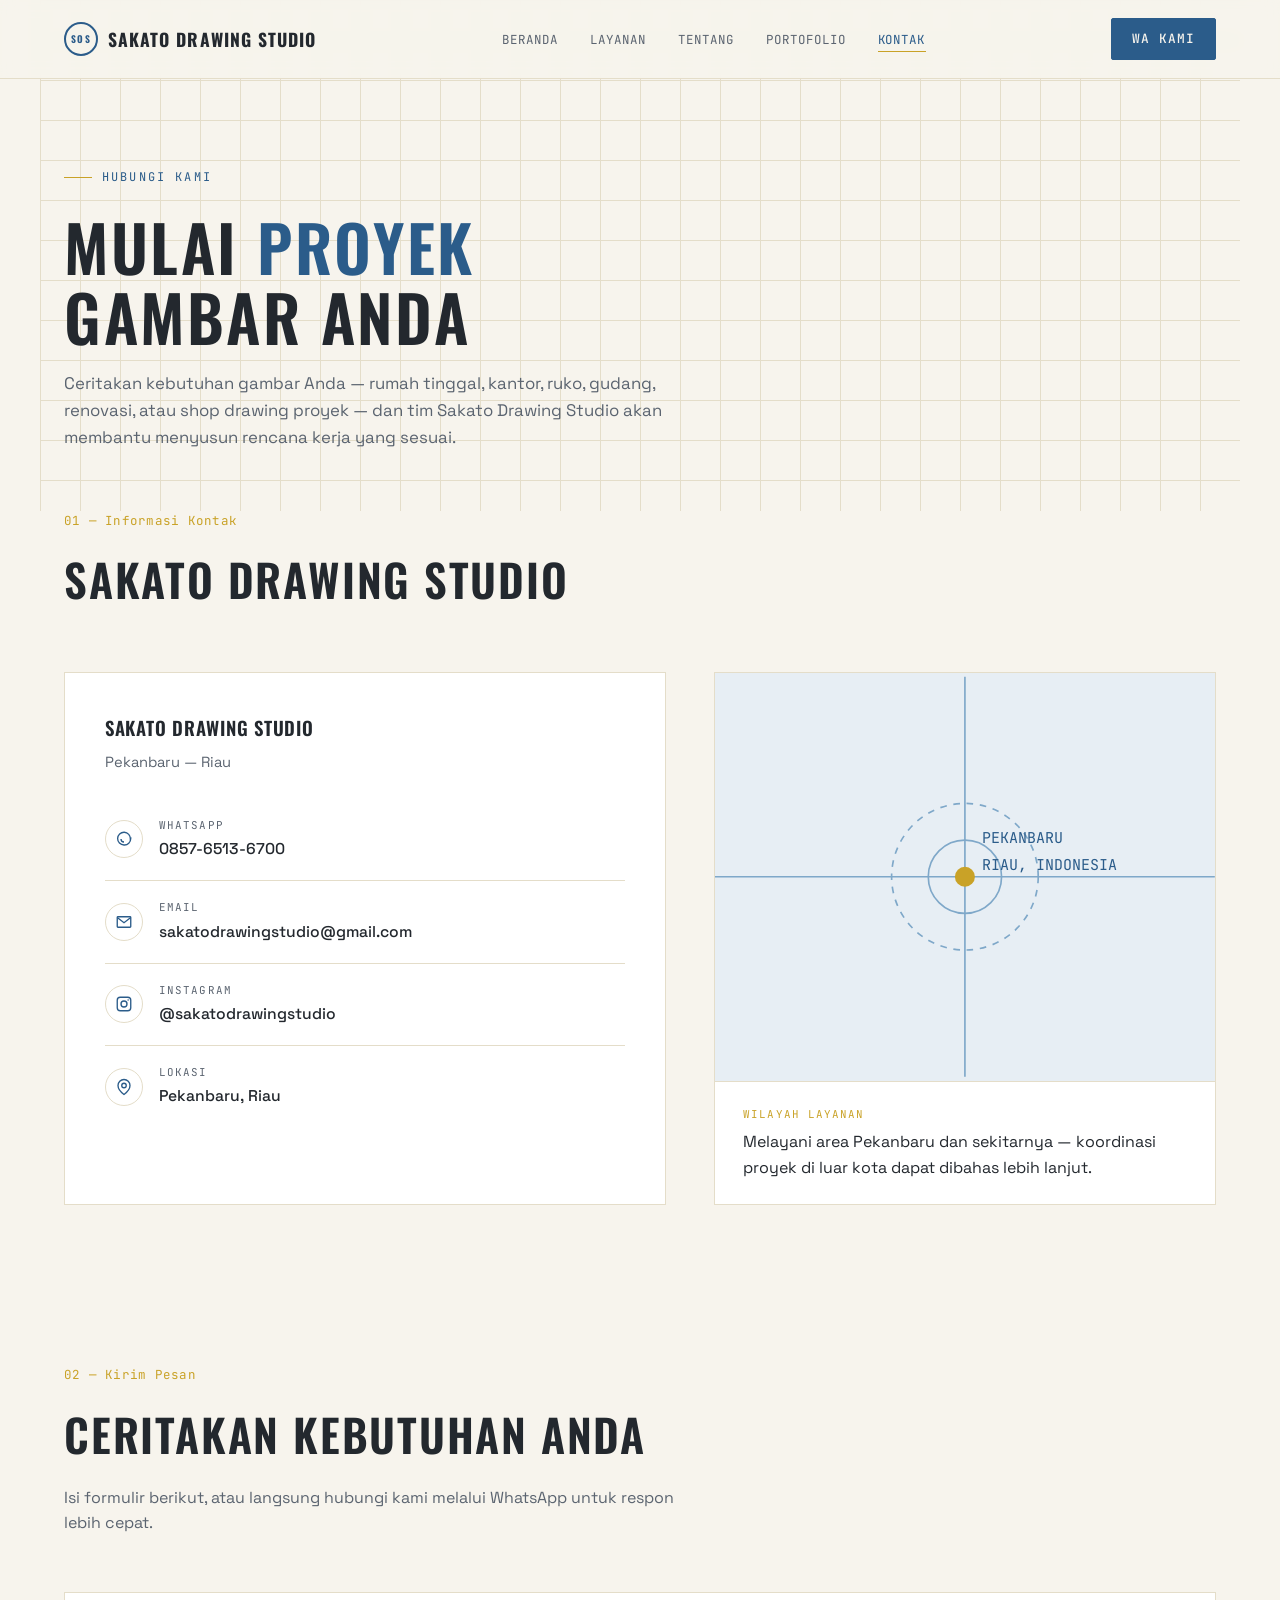
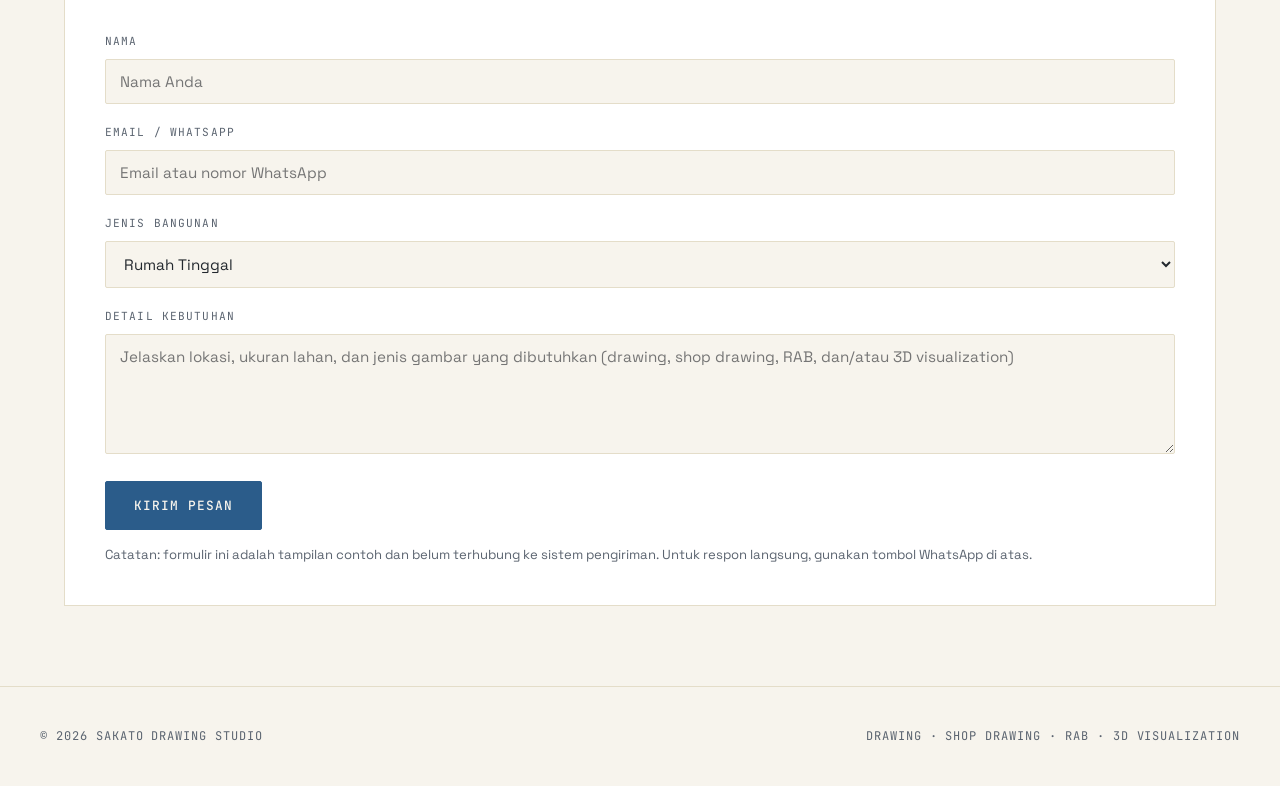
==== kontak.html @ 13a2aa0a "Add files via upload" ====
<!DOCTYPE html>
<html lang="id">
<head>
<meta charset="UTF-8">
<meta name="viewport" content="width=device-width, initial-scale=1.0">
<title>Kontak — Sakato Drawing Studio</title>
<link rel="preconnect" href="https://fonts.googleapis.com">
<link rel="preconnect" href="https://fonts.gstatic.com" crossorigin>
<link href="https://fonts.googleapis.com/css2?family=Oswald:wght@400;500;600;700&family=Space+Grotesk:wght@400;500;700&family=JetBrains+Mono:wght@400;500&display=swap" rel="stylesheet">
<link rel="stylesheet" href="style.css">
</head>
<body>

<header>
  <div class="nav-wrap">
    <div class="logo">
      <span class="logo-mark">SOS</span>
      Sakato Drawing Studio
    </div>
    <nav>
      <ul>
        <li><a href="index.html">Beranda</a></li>
        <li><a href="layanan.html">Layanan</a></li>
        <li><a href="tentang.html">Tentang</a></li>
        <li><a href="portofolio.html">Portofolio</a></li>
        <li><a href="kontak.html" class="active">Kontak</a></li>
      </ul>
    </nav>
    <a href="https://wa.me/6285765136700" class="btn btn-primary" style="padding:10px 20px;">WA Kami</a>
  </div>
</header>

<main>
  <section class="page-hero blueprint-bg">
    <div class="eyebrow">Hubungi Kami</div>
    <h1>Mulai <span>Proyek</span><br>Gambar Anda</h1>
    <p>Ceritakan kebutuhan gambar Anda — rumah tinggal, kantor, ruko, gudang, renovasi, atau shop drawing proyek — dan tim Sakato Drawing Studio akan membantu menyusun rencana kerja yang sesuai.</p>
  </section>

  <!-- INFO KONTAK + MAP -->
  <section class="reveal tight">
    <div class="section-head">
      <span class="section-num">01 — Informasi Kontak</span>
      <h2>Sakato Drawing Studio</h2>
    </div>
    <div class="contact-grid">
      <div class="contact-card">
        <h3 style="margin-bottom:8px;">Sakato Drawing Studio</h3>
        <p style="color:var(--ink-soft); font-size:0.92rem;">Pekanbaru — Riau</p>
        <ul class="contact-list">
          <li>
            <span class="icon">
              <svg width="18" height="18" viewBox="0 0 24 24" fill="none" stroke="currentColor" stroke-width="1.8"><path d="M21 11.5a8.38 8.38 0 0 1-9 8.5A8.5 8.5 0 1 1 20.5 12 8.38 8.38 0 0 1 21 11.5Z"/><path d="M8 12a4 4 0 0 0 4 4"/></svg>
            </span>
            <span>
              <span class="label">WhatsApp</span>
              <a class="value" href="https://wa.me/6285765136700">0857-6513-6700</a>
            </span>
          </li>
          <li>
            <span class="icon">
              <svg width="18" height="18" viewBox="0 0 24 24" fill="none" stroke="currentColor" stroke-width="1.8"><rect x="3" y="5" width="18" height="14" rx="1"/><path d="m3 6 9 7 9-7"/></svg>
            </span>
            <span>
              <span class="label">Email</span>
              <a class="value" href="mailto:sakatodrawingstudio@gmail.com">sakatodrawingstudio@gmail.com</a>
            </span>
          </li>
          <li>
            <span class="icon">
              <svg width="18" height="18" viewBox="0 0 24 24" fill="none" stroke="currentColor" stroke-width="1.8"><rect x="3" y="3" width="18" height="18" rx="4"/><circle cx="12" cy="12" r="4"/><circle cx="17.5" cy="6.5" r="1" fill="currentColor" stroke="none"/></svg>
            </span>
            <span>
              <span class="label">Instagram</span>
              <a class="value" href="https://instagram.com/sakatodrawingstudio" target="_blank" rel="noopener">@sakatodrawingstudio</a>
            </span>
          </li>
          <li>
            <span class="icon">
              <svg width="18" height="18" viewBox="0 0 24 24" fill="none" stroke="currentColor" stroke-width="1.8"><path d="M20 10c0 6-8 12-8 12s-8-6-8-12a8 8 0 1 1 16 0Z"/><circle cx="12" cy="10" r="3"/></svg>
            </span>
            <span>
              <span class="label">Lokasi</span>
              <span class="value">Pekanbaru, Riau</span>
            </span>
          </li>
        </ul>
      </div>
      <div class="map-card">
        <div class="map-visual blueprint-bg">
          <svg viewBox="0 0 300 240" xmlns="http://www.w3.org/2000/svg">
            <line class="dim-line" x1="0" y1="120" x2="300" y2="120" />
            <line class="dim-line" x1="150" y1="0" x2="150" y2="240" />
            <circle cx="150" cy="120" r="6" fill="var(--brass)" />
            <circle cx="150" cy="120" r="22" fill="none" stroke="var(--blue-light)" />
            <circle cx="150" cy="120" r="44" fill="none" stroke="var(--blue-light)" stroke-dasharray="4 4"/>
            <text class="dim-text" x="160" y="100">PEKANBARU</text>
            <text class="dim-text" x="160" y="116">RIAU, INDONESIA</text>
          </svg>
        </div>
        <div class="map-caption">
          <span class="label">Wilayah Layanan</span>
          Melayani area Pekanbaru dan sekitarnya — koordinasi proyek di luar kota dapat dibahas lebih lanjut.
        </div>
      </div>
    </div>
  </section>

  <!-- FORM -->
  <section class="reveal">
    <div class="section-head">
      <span class="section-num">02 — Kirim Pesan</span>
      <h2>Ceritakan Kebutuhan Anda</h2>
      <p>Isi formulir berikut, atau langsung hubungi kami melalui WhatsApp untuk respon lebih cepat.</p>
    </div>
    <div class="form-card">
      <form>
        <div class="form-group">
          <label for="nama">Nama</label>
          <input type="text" id="nama" name="nama" placeholder="Nama Anda" required>
        </div>
        <div class="form-group">
          <label for="kontak">Email / WhatsApp</label>
          <input type="text" id="kontak" name="kontak" placeholder="Email atau nomor WhatsApp" required>
        </div>
        <div class="form-group">
          <label for="jenis">Jenis Bangunan</label>
          <select id="jenis" name="jenis">
            <option>Rumah Tinggal</option>
            <option>Kantor</option>
            <option>Ruko</option>
            <option>Gudang</option>
            <option>Renovasi Bangunan</option>
            <option>Shop Drawing Proyek</option>
          </select>
        </div>
        <div class="form-group">
          <label for="pesan">Detail Kebutuhan</label>
          <textarea id="pesan" name="pesan" placeholder="Jelaskan lokasi, ukuran lahan, dan jenis gambar yang dibutuhkan (drawing, shop drawing, RAB, dan/atau 3D visualization)"></textarea>
        </div>
        <button type="submit" class="btn btn-primary">Kirim Pesan</button>
        <p class="form-note">Catatan: formulir ini adalah tampilan contoh dan belum terhubung ke sistem pengiriman. Untuk respon langsung, gunakan tombol WhatsApp di atas.</p>
      </form>
    </div>
  </section>
</main>

<footer>
  <div class="footer-inner">
    <span>© 2026 Sakato Drawing Studio</span>
    <span>Drawing · Shop Drawing · RAB · 3D Visualization</span>
  </div>
</footer>

<script>
  const reveals = document.querySelectorAll('.reveal');
  const obs = new IntersectionObserver((entries) => {
    entries.forEach(e => {
      if (e.isIntersecting) e.target.classList.add('visible');
    });
  }, {threshold: 0.12});
  reveals.forEach(r => obs.observe(r));
</script>

</body>
</html>
---- style.css ----
:root{
  --paper:#F7F4ED;
  --paper-line:#E4DDC9;
  --blue:#2B5C8A;
  --blue-light:#7FA8C9;
  --blue-pale:#E7EEF4;
  --brass:#C9A227;
  --ink:#23282E;
  --ink-soft:#5B6470;
  --white:#FFFFFF;
  --radius:2px;
}

*{margin:0;padding:0;box-sizing:border-box;}

html{scroll-behavior:smooth;}

body{
  font-family:'Space Grotesk', sans-serif;
  background:var(--paper);
  color:var(--ink);
  line-height:1.6;
  overflow-x:hidden;
}

.blueprint-bg{
  background-image:
    linear-gradient(var(--paper-line) 1px, transparent 1px),
    linear-gradient(90deg, var(--paper-line) 1px, transparent 1px);
  background-size:40px 40px;
}

h1,h2,h3,h4{
  font-family:'Oswald', sans-serif;
  text-transform:uppercase;
  letter-spacing:0.04em;
  font-weight:600;
  color:var(--ink);
}

.mono{
  font-family:'JetBrains Mono', monospace;
  letter-spacing:0.05em;
}

a{text-decoration:none;color:inherit;}

/* ===== HEADER ===== */
header{
  position:fixed;
  top:0;left:0;right:0;
  z-index:100;
  background:rgba(247,244,237,0.9);
  backdrop-filter:blur(8px);
  border-bottom:1px solid var(--paper-line);
}
.nav-wrap{
  max-width:1200px;
  margin:0 auto;
  padding:18px 24px;
  display:flex;
  align-items:center;
  justify-content:space-between;
}
.logo{
  display:flex;
  align-items:center;
  gap:10px;
  font-family:'Oswald', sans-serif;
  font-weight:700;
  font-size:1.1rem;
  letter-spacing:0.06em;
  text-transform:uppercase;
}
.logo-mark{
  width:34px;height:34px;
  border:2px solid var(--blue);
  border-radius:50%;
  display:flex;align-items:center;justify-content:center;
  font-family:'Oswald',sans-serif;
  font-size:0.6rem;
  font-weight:700;
  color:var(--blue);
  flex-shrink:0;
}
nav ul{
  display:flex;
  gap:32px;
  list-style:none;
}
nav a{
  font-family:'JetBrains Mono', monospace;
  font-size:0.78rem;
  text-transform:uppercase;
  letter-spacing:0.08em;
  color:var(--ink-soft);
  transition:color 0.2s;
  position:relative;
  padding-bottom:4px;
}
nav a:hover, nav a:focus-visible{color:var(--blue);}
nav a.active{color:var(--blue);}
nav a::after{
  content:'';
  position:absolute;
  left:0;bottom:0;
  width:0;height:1px;
  background:var(--brass);
  transition:width 0.25s;
}
nav a:hover::after, nav a.active::after{width:100%;}
@media (max-width:780px){
  nav{display:none;}
}

/* ===== PAGE HERO (sub-pages) ===== */
.page-hero{
  padding:160px 24px 60px;
  max-width:1200px;
  margin:0 auto;
}
.eyebrow{
  display:inline-flex;
  align-items:center;
  gap:10px;
  font-family:'JetBrains Mono', monospace;
  font-size:0.75rem;
  letter-spacing:0.18em;
  text-transform:uppercase;
  color:var(--blue);
  margin-bottom:24px;
}
.eyebrow::before{
  content:'';
  width:28px;height:1px;
  background:var(--brass);
}
.page-hero h1{
  font-size:clamp(2.4rem, 5.5vw, 4rem);
  line-height:1.1;
  margin-bottom:18px;
}
.page-hero h1 span{color:var(--blue);}
.page-hero p{
  color:var(--ink-soft);
  font-size:1.05rem;
  max-width:620px;
}

/* ===== HERO (homepage) ===== */
.hero{
  position:relative;
  padding:160px 24px 100px;
  max-width:1200px;
  margin:0 auto;
  display:grid;
  grid-template-columns:1.1fr 0.9fr;
  gap:60px;
  align-items:center;
}
@media (max-width:900px){
  .hero{grid-template-columns:1fr; padding-top:130px; gap:40px;}
}
.hero h1{
  font-size:clamp(2.6rem, 6vw, 4.6rem);
  line-height:1.05;
  margin-bottom:24px;
}
.hero h1 span{color:var(--blue);}
.hero-desc{
  font-size:1.05rem;
  color:var(--ink-soft);
  max-width:480px;
  margin-bottom:32px;
}

.scope-row{
  display:flex;
  flex-wrap:wrap;
  gap:10px;
  margin-bottom:36px;
}
.scope-chip{
  font-family:'JetBrains Mono', monospace;
  font-size:0.72rem;
  text-transform:uppercase;
  letter-spacing:0.06em;
  border:1px solid var(--paper-line);
  background:var(--white);
  padding:8px 14px;
  border-radius:var(--radius);
  color:var(--ink-soft);
}

.cta-row{display:flex; gap:16px; flex-wrap:wrap;}
.btn{
  font-family:'JetBrains Mono', monospace;
  font-size:0.8rem;
  text-transform:uppercase;
  letter-spacing:0.08em;
  padding:15px 28px;
  border-radius:var(--radius);
  transition:all 0.25s;
  display:inline-flex;
  align-items:center;
  gap:8px;
  border:1px solid transparent;
  cursor:pointer;
  background:none;
  font-weight:500;
}
.btn-primary{
  background:var(--blue);
  color:var(--paper);
  border:1px solid var(--blue);
}
.btn-primary:hover{
  background:var(--ink);
  border-color:var(--ink);
  transform:translateY(-2px);
}
.btn-ghost{
  background:transparent;
  color:var(--ink);
  border:1px solid var(--ink);
}
.btn-ghost:hover{
  border-color:var(--brass);
  color:var(--brass);
}

/* Hero visual: drawing sheet */
.sheet{
  position:relative;
  background:var(--white);
  border:1px solid var(--paper-line);
  box-shadow:0 30px 60px -30px rgba(43,92,138,0.25);
  aspect-ratio:4/5;
  padding:28px;
  transform:rotate(1.2deg);
}
.sheet::before{
  content:'';
  position:absolute;
  inset:14px;
  border:1px solid var(--blue-light);
}
.sheet-header{
  display:flex;
  justify-content:space-between;
  font-family:'JetBrains Mono', monospace;
  font-size:0.62rem;
  color:var(--blue);
  text-transform:uppercase;
  letter-spacing:0.08em;
  padding-bottom:14px;
  border-bottom:1px solid var(--paper-line);
  margin-bottom:18px;
}
.sheet-body{
  position:relative;
  height:calc(100% - 110px);
}
.sheet-house{
  width:100%;height:100%;
  display:block;
}
.dim-line{
  stroke:var(--blue-light);
  stroke-width:1;
}
.dim-text{
  font-family:'JetBrains Mono', monospace;
  font-size:9px;
  fill:var(--blue);
}
.draw-line{
  stroke:var(--ink);
  stroke-width:1.4;
  fill:none;
  stroke-dasharray:600;
  stroke-dashoffset:600;
  animation:draw 2.6s ease forwards 0.4s;
}
.draw-fill{
  fill:var(--blue-pale);
  opacity:0;
  animation:fadeIn 0.8s ease forwards 2.4s;
}
@keyframes draw{to{stroke-dashoffset:0;}}
@keyframes fadeIn{to{opacity:1;}}
.sheet-footer{
  display:flex;
  justify-content:space-between;
  align-items:center;
  font-family:'JetBrains Mono', monospace;
  font-size:0.62rem;
  color:var(--ink-soft);
  text-transform:uppercase;
  letter-spacing:0.06em;
  padding-top:14px;
  border-top:1px solid var(--paper-line);
  margin-top:14px;
}
.sheet-footer .brass{color:var(--brass); font-weight:700;}

@media (prefers-reduced-motion:reduce){
  .draw-line{animation:none; stroke-dashoffset:0;}
  .draw-fill{animation:none; opacity:1;}
}

/* ===== SECTION GENERIC ===== */
section{
  padding:80px 24px;
  max-width:1200px;
  margin:0 auto;
}
section.tight{padding-top:0;}
.section-head{
  display:flex;
  flex-direction:column;
  gap:14px;
  margin-bottom:56px;
  max-width:640px;
}
.section-num{
  font-family:'JetBrains Mono', monospace;
  font-size:0.78rem;
  color:var(--brass);
  letter-spacing:0.1em;
}
.section-head h2{
  font-size:clamp(1.9rem, 4vw, 2.8rem);
}
.section-head p{
  color:var(--ink-soft);
  font-size:1rem;
}

/* ===== SERVICES GRID ===== */
.services-grid{
  display:grid;
  grid-template-columns:repeat(auto-fit, minmax(240px,1fr));
  gap:1px;
  background:var(--paper-line);
  border:1px solid var(--paper-line);
}
.service-card{
  background:var(--white);
  padding:36px 28px;
  transition:background 0.25s;
  position:relative;
}
.service-card:hover{background:var(--blue-pale);}
.service-icon{
  width:48px;height:48px;
  margin-bottom:20px;
}
.service-icon svg{width:100%;height:100%;}
.service-card h3{
  font-size:1.05rem;
  margin-bottom:8px;
}
.service-card p{
  font-size:0.88rem;
  color:var(--ink-soft);
}
.service-tag{
  position:absolute;
  top:24px; right:24px;
  font-family:'JetBrains Mono', monospace;
  font-size:0.65rem;
  color:var(--paper-line);
  transition:color 0.25s;
}
.service-card:hover .service-tag{color:var(--blue-light);}

/* ===== DELIVERABLES ===== */
.deliverables{
  display:grid;
  grid-template-columns:repeat(auto-fit,minmax(220px,1fr));
  gap:24px;
}
.deliv-card{
  border:1px solid var(--paper-line);
  background:var(--white);
  padding:32px 24px;
  position:relative;
  overflow:hidden;
}
.deliv-card::before{
  content:attr(data-code);
  position:absolute;
  top:-18px; right:-10px;
  font-family:'Oswald',sans-serif;
  font-size:5rem;
  font-weight:700;
  color:var(--paper-line);
  line-height:1;
  z-index:0;
}
.deliv-card h3{
  position:relative;
  font-size:1.05rem;
  margin-bottom:10px;
  z-index:1;
}
.deliv-card p{
  position:relative;
  font-size:0.88rem;
  color:var(--ink-soft);
  z-index:1;
}

/* ===== ABOUT / SAKATO STORY ===== */
.about{
  background:var(--blue);
  color:var(--paper);
  border-radius:var(--radius);
  padding:80px 48px;
  position:relative;
  overflow:hidden;
}
.about::before{
  content:'';
  position:absolute;
  inset:0;
  background-image:
    linear-gradient(rgba(255,255,255,0.06) 1px, transparent 1px),
    linear-gradient(90deg, rgba(255,255,255,0.06) 1px, transparent 1px);
  background-size:40px 40px;
  pointer-events:none;
}
.about-inner{
  position:relative;
  display:grid;
  grid-template-columns:1fr 1fr;
  gap:48px;
  align-items:center;
}
@media (max-width:860px){
  .about{padding:56px 28px;}
  .about-inner{grid-template-columns:1fr;}
}
.about h2{color:var(--paper); margin-bottom:18px;}
.about p{color:rgba(247,244,237,0.85); font-size:0.98rem; margin-bottom:14px;}
.about-emblem{
  border:1px solid rgba(247,244,237,0.25);
  padding:32px;
  display:flex;
  flex-direction:column;
  gap:18px;
}
.tagline-item{
  font-family:'JetBrains Mono', monospace;
  font-size:0.85rem;
  line-height:1.7;
  color:var(--brass);
  border-left:2px solid var(--brass);
  padding-left:16px;
}

/* ===== STORY TIMELINE (about page) ===== */
.story-block{
  display:grid;
  grid-template-columns:120px 1fr;
  gap:32px;
  padding:32px 0;
  border-bottom:1px solid var(--paper-line);
}
.story-block:first-child{padding-top:0;}
.story-block:last-child{border-bottom:none;}
@media (max-width:700px){
  .story-block{grid-template-columns:1fr; gap:8px;}
}
.story-label{
  font-family:'JetBrains Mono', monospace;
  font-size:0.72rem;
  text-transform:uppercase;
  letter-spacing:0.12em;
  color:var(--brass);
}
.story-block h3{font-size:1.2rem; margin-bottom:10px;}
.story-block p{color:var(--ink-soft); font-size:0.96rem; max-width:640px;}

/* ===== PORTFOLIO GRID ===== */
.portfolio-grid{
  display:grid;
  grid-template-columns:repeat(auto-fit, minmax(280px,1fr));
  gap:24px;
}
.portfolio-card{
  border:1px solid var(--paper-line);
  background:var(--white);
  overflow:hidden;
}
.portfolio-thumb{
  aspect-ratio:4/3;
  background:var(--blue-pale);
  position:relative;
  overflow:hidden;
}
.portfolio-thumb svg{width:100%;height:100%;display:block;}
.portfolio-info{
  padding:20px 22px;
}
.portfolio-info .label{
  font-family:'JetBrains Mono', monospace;
  font-size:0.68rem;
  text-transform:uppercase;
  letter-spacing:0.1em;
  color:var(--brass);
  display:block;
  margin-bottom:6px;
}
.portfolio-info h3{font-size:1rem; margin-bottom:6px;}
.portfolio-info p{font-size:0.86rem; color:var(--ink-soft);}

/* ===== CONTACT ===== */
.contact-grid{
  display:grid;
  grid-template-columns:1.2fr 1fr;
  gap:48px;
}
@media (max-width:860px){
  .contact-grid{grid-template-columns:1fr;}
}
.contact-card{
  background:var(--white);
  border:1px solid var(--paper-line);
  padding:40px;
}
.contact-list{list-style:none; margin-top:24px;}
.contact-list li{
  display:flex;
  align-items:center;
  gap:16px;
  padding:18px 0;
  border-bottom:1px solid var(--paper-line);
}
.contact-list li:last-child{border-bottom:none;}
.contact-list .icon{
  width:38px;height:38px;
  flex-shrink:0;
  border:1px solid var(--paper-line);
  border-radius:50%;
  display:flex;align-items:center;justify-content:center;
  color:var(--blue);
}
.contact-list .label{
  font-family:'JetBrains Mono', monospace;
  font-size:0.68rem;
  text-transform:uppercase;
  letter-spacing:0.1em;
  color:var(--ink-soft);
  display:block;
  margin-bottom:2px;
}
.contact-list .value{
  font-weight:500;
  font-size:0.98rem;
}
.contact-list a.value:hover{color:var(--blue);}

.map-card{
  border:1px solid var(--paper-line);
  background:var(--white);
  display:flex;
  flex-direction:column;
}
.map-visual{
  flex:1;
  background:var(--blue-pale);
  position:relative;
  min-height:240px;
  overflow:hidden;
}
.map-visual svg{width:100%;height:100%;}
.map-caption{
  padding:24px 28px;
  border-top:1px solid var(--paper-line);
}
.map-caption .label{
  font-family:'JetBrains Mono', monospace;
  font-size:0.68rem;
  text-transform:uppercase;
  letter-spacing:0.1em;
  color:var(--brass);
  display:block;
  margin-bottom:6px;
}

/* ===== CONTACT FORM ===== */
.form-card{
  background:var(--white);
  border:1px solid var(--paper-line);
  padding:40px;
}
.form-group{margin-bottom:20px;}
.form-group label{
  display:block;
  font-family:'JetBrains Mono', monospace;
  font-size:0.7rem;
  text-transform:uppercase;
  letter-spacing:0.1em;
  color:var(--ink-soft);
  margin-bottom:8px;
}
.form-group input,
.form-group select,
.form-group textarea{
  width:100%;
  padding:12px 14px;
  border:1px solid var(--paper-line);
  background:var(--paper);
  font-family:'Space Grotesk', sans-serif;
  font-size:0.95rem;
  color:var(--ink);
  border-radius:var(--radius);
}
.form-group input:focus,
.form-group select:focus,
.form-group textarea:focus{
  outline:2px solid var(--brass);
  outline-offset:1px;
  border-color:var(--brass);
}
.form-group textarea{resize:vertical; min-height:120px;}
.form-note{
  font-size:0.82rem;
  color:var(--ink-soft);
  margin-top:14px;
}

/* ===== CTA BAND ===== */
.cta-band{
  background:var(--ink);
  color:var(--paper);
  padding:64px 48px;
  text-align:center;
  border-radius:var(--radius);
}
.cta-band h2{color:var(--paper); margin-bottom:14px;}
.cta-band p{color:rgba(247,244,237,0.7); margin-bottom:28px; max-width:520px; margin-left:auto; margin-right:auto;}
.cta-band .cta-row{justify-content:center;}
.cta-band .btn-ghost{color:var(--paper); border-color:rgba(247,244,237,0.4);}
.cta-band .btn-ghost:hover{color:var(--brass); border-color:var(--brass);}

/* ===== FOOTER ===== */
footer{
  border-top:1px solid var(--paper-line);
  padding:40px 24px;
}
.footer-inner{
  max-width:1200px;
  margin:0 auto;
  display:flex;
  justify-content:space-between;
  align-items:center;
  flex-wrap:wrap;
  gap:16px;
  font-family:'JetBrains Mono', monospace;
  font-size:0.75rem;
  color:var(--ink-soft);
  text-transform:uppercase;
  letter-spacing:0.08em;
}

/* focus visibility */
a:focus-visible, button:focus-visible{
  outline:2px solid var(--brass);
  outline-offset:2px;
}

/* reveal on scroll */
.reveal{
  opacity:0;
  transform:translateY(24px);
  transition:opacity 0.6s ease, transform 0.6s ease;
}
.reveal.visible{
  opacity:1;
  transform:translateY(0);
}
@media (prefers-reduced-motion:reduce){
  .reveal{opacity:1; transform:none; transition:none;}
}
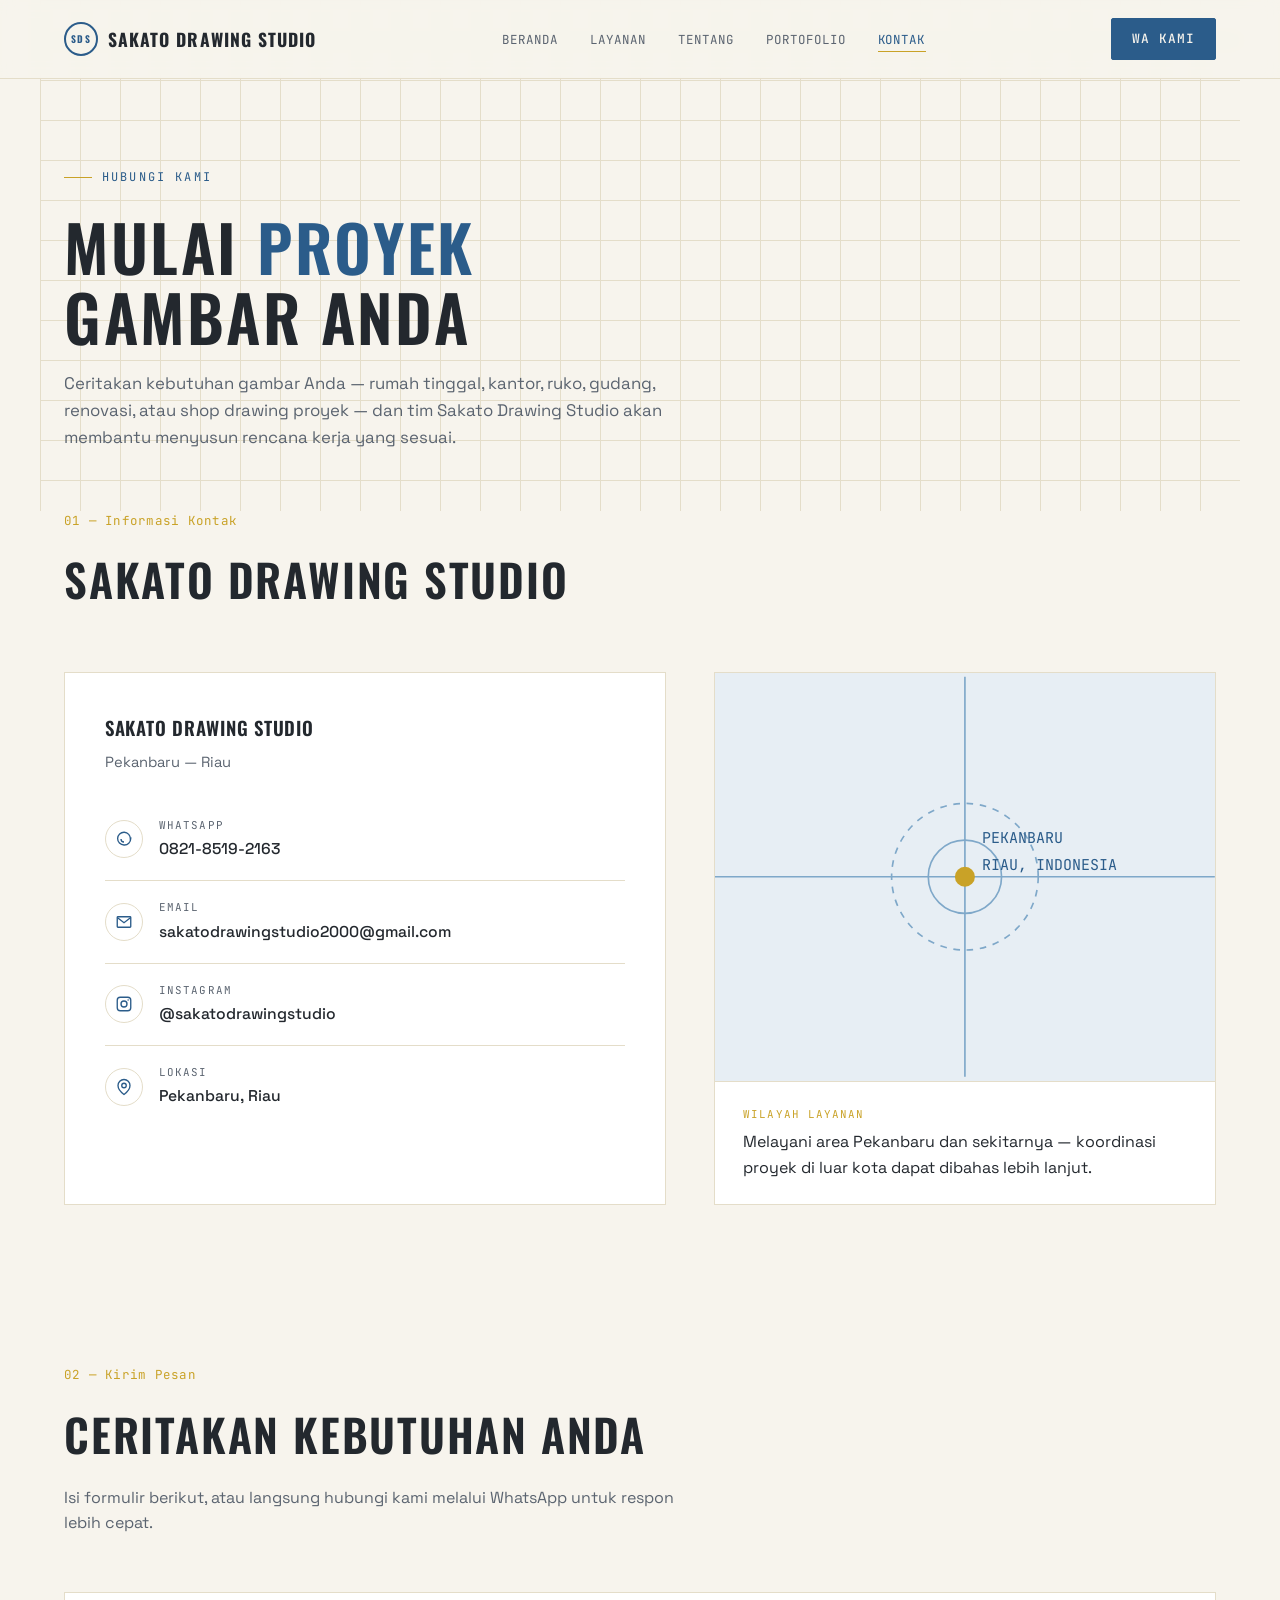
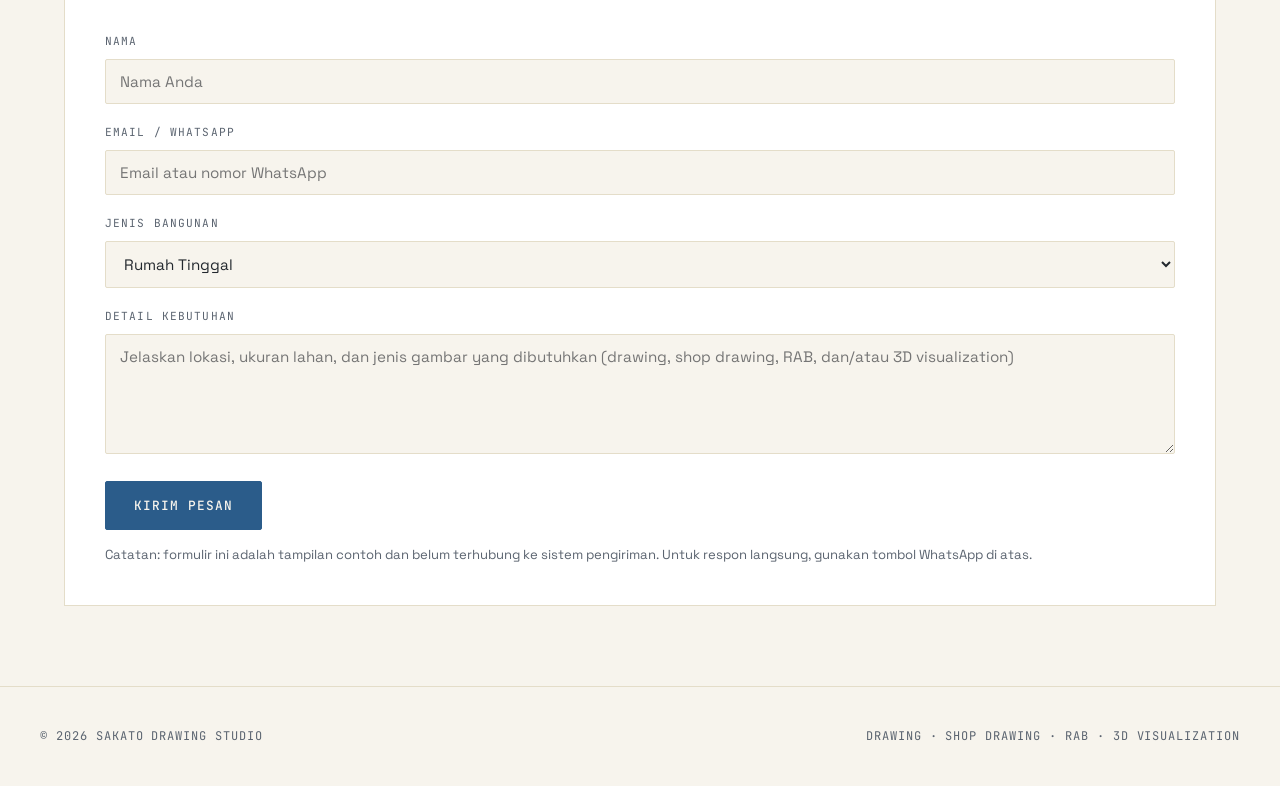
==== commit eaec0624: "Update kontak.html" ====
--- a/kontak.html
+++ b/kontak.html
@@ -14,7 +14,7 @@
 <header>
   <div class="nav-wrap">
     <div class="logo">
-      <span class="logo-mark">SOS</span>
+      <span class="logo-mark">SDS</span>
       Sakato Drawing Studio
     </div>
     <nav>
@@ -26,7 +26,7 @@
         <li><a href="kontak.html" class="active">Kontak</a></li>
       </ul>
     </nav>
-    <a href="https://wa.me/6285765136700" class="btn btn-primary" style="padding:10px 20px;">WA Kami</a>
+    <a href="https://wa.me/6282185192163" class="btn btn-primary" style="padding:10px 20px;">WA Kami</a>
   </div>
 </header>
 
@@ -54,7 +54,7 @@
             </span>
             <span>
               <span class="label">WhatsApp</span>
-              <a class="value" href="https://wa.me/6285765136700">0857-6513-6700</a>
+              <a class="value" href="https://wa.me/6282185192163">0821-8519-2163</a>
             </span>
           </li>
           <li>
@@ -63,7 +63,7 @@
             </span>
             <span>
               <span class="label">Email</span>
-              <a class="value" href="mailto:sakatodrawingstudio@gmail.com">sakatodrawingstudio@gmail.com</a>
+              <a class="value" href="mailto:sakatodrawingstudio2000@gmail.com">sakatodrawingstudio2000@gmail.com</a>
             </span>
           </li>
           <li>
